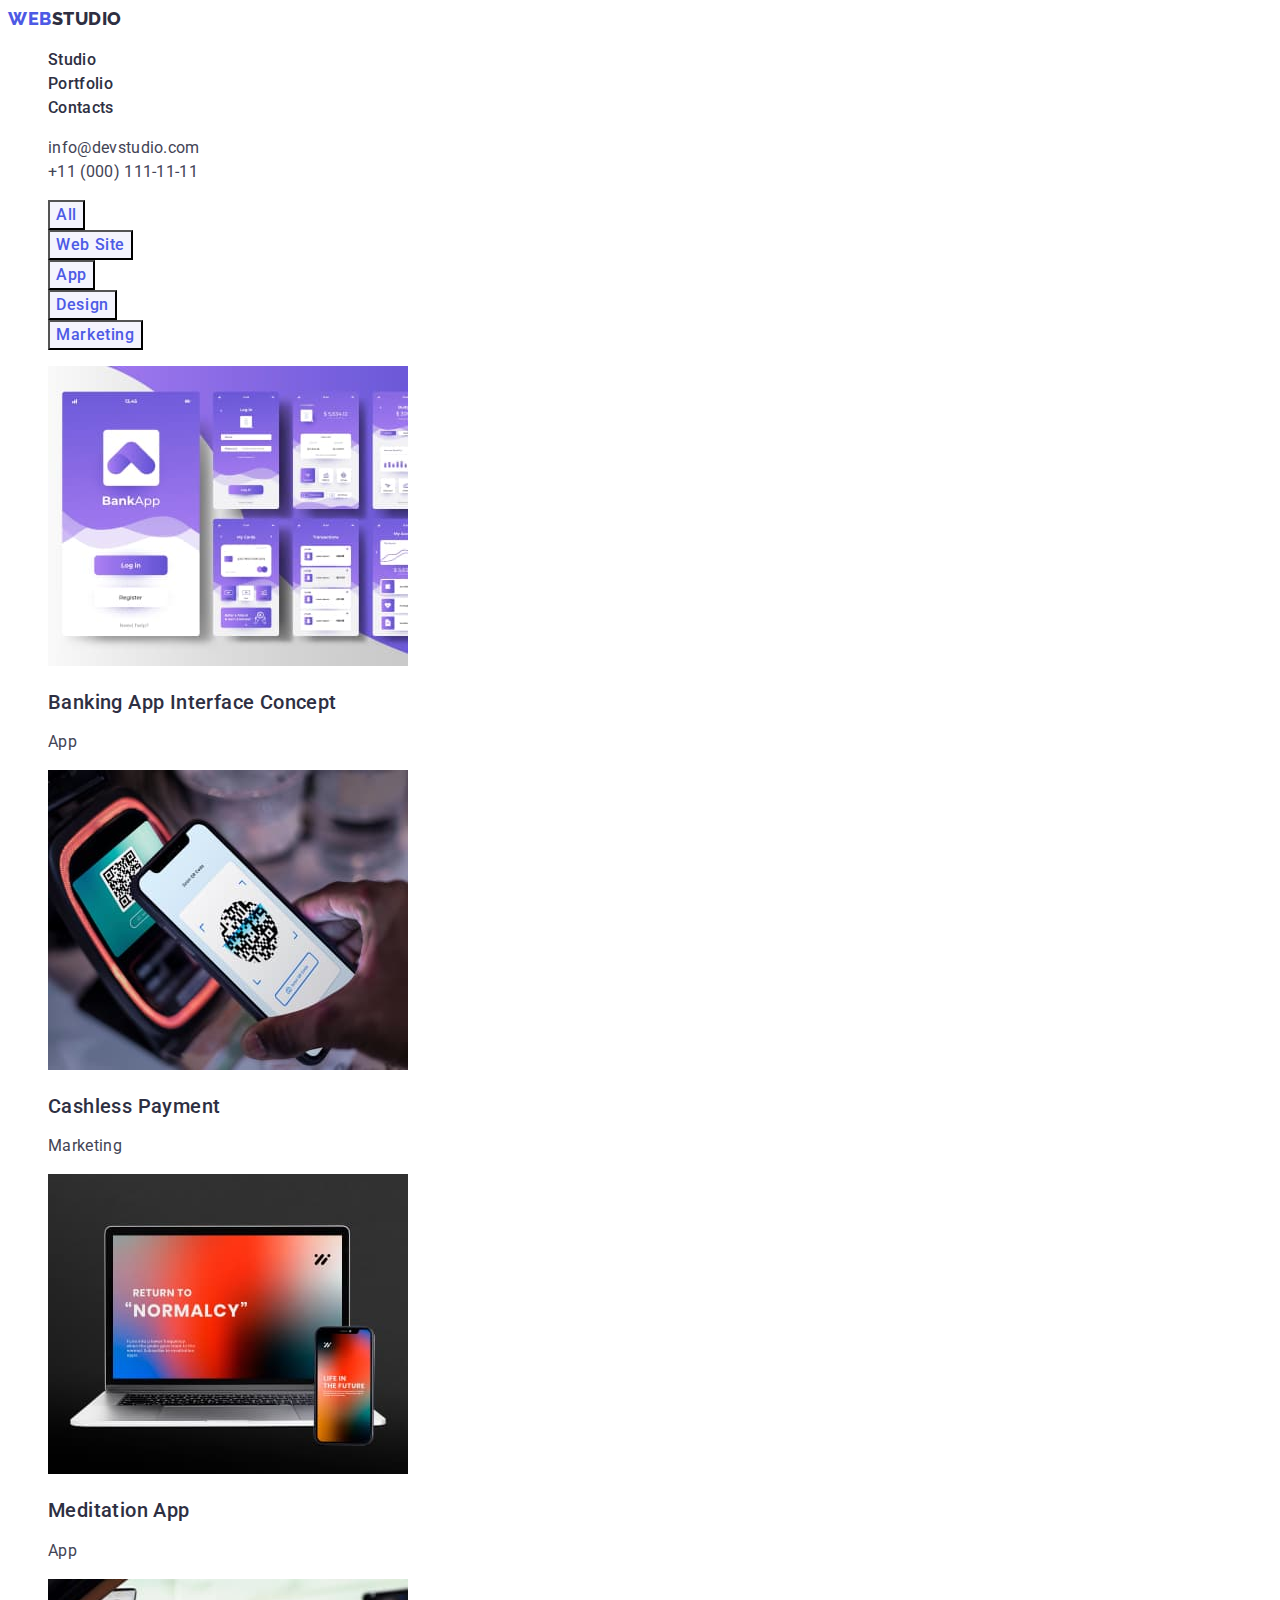
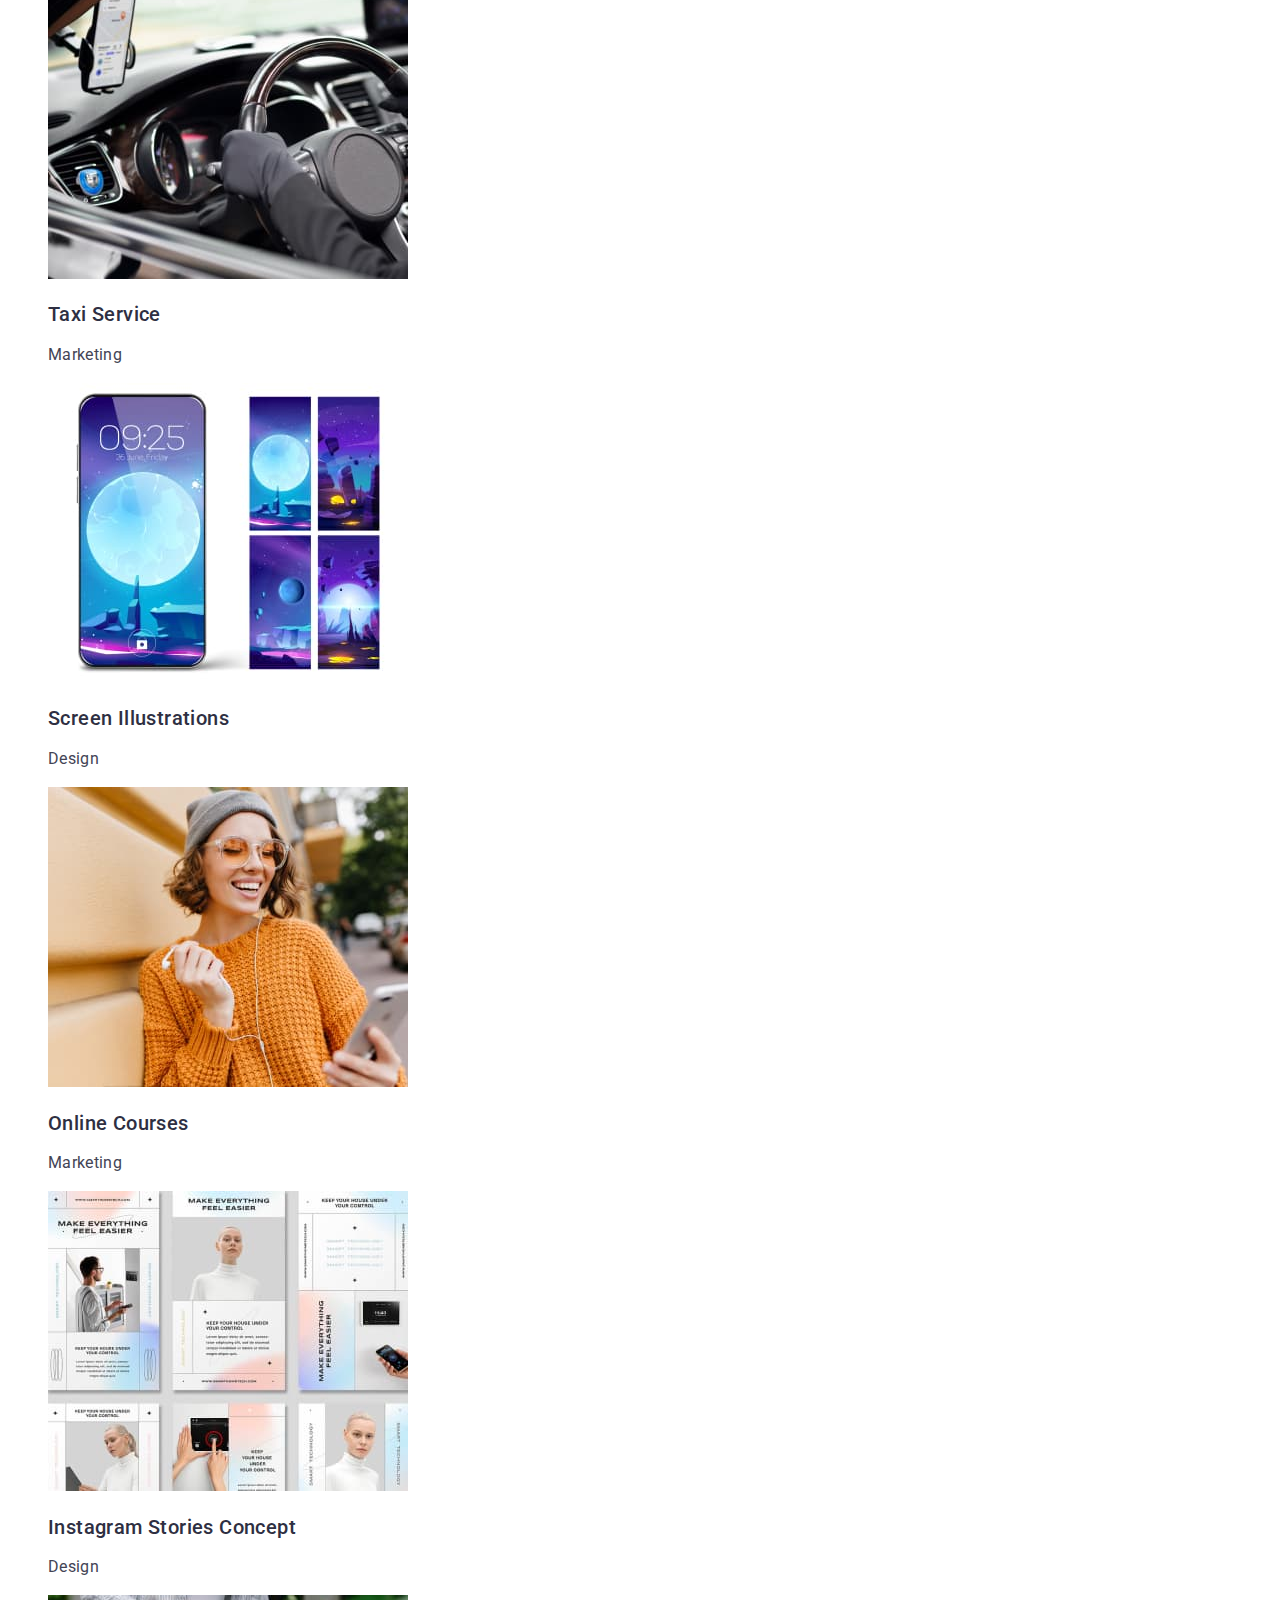
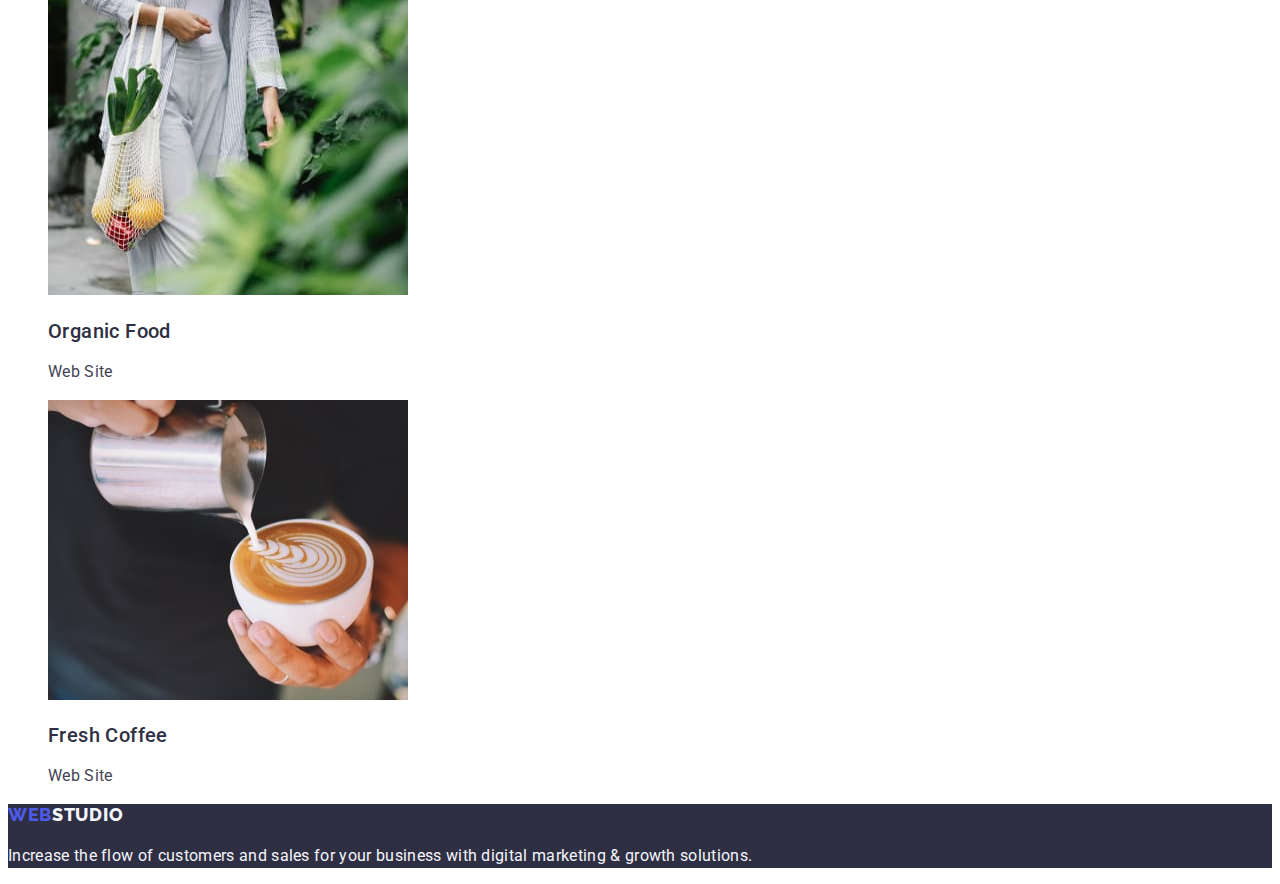
==== portfolio.html @ 79012551 "added previous files" ====
<!DOCTYPE html>
<html lang="en">
  <head>
    <meta charset="UTF-8" />
    <meta name="viewport" content="width=device-width, initial-scale=1.0" />
    <link rel="preconnect" href="https://fonts.googleapis.com" />
    <link rel="preconnect" href="https://fonts.gstatic.com" crossorigin />
    <link
      href="https://fonts.googleapis.com/css2?family=Raleway:wght@800&family=Roboto:wght@400;500;700;900&display=swap"
      rel="stylesheet"
    />
    <link rel="stylesheet" href="./css/styles.css" />
    <title>Portfolio</title>
  </head>
  <body>
    <header class="header">
      <nav class="navigation">
        <a
          href="./index.html"
          rel="noreferrer noopener nofollow"
          class="logo link"
          >Web<span class="logo-accent">Studio</span></a
        >
        <ul class="navigation-list list">
          <li>
            <a
              class="navigation-link link"
              href="./index.html"
              target="_blank"
              rel="noreferrer noopener nofollow"
              >Studio</a
            >
          </li>
          <li>
            <a
              class="navigation-link link"
              href="./portfolio.html"
              target="_blank"
              rel="noreferrer noopener nofollow"
              >Portfolio</a
            >
          </li>
          <li>
            <a
              class="navigation-link link"
              href=""
              target="_blank"
              rel="noreferrer noopener nofollow"
              >Contacts</a
            >
          </li>
        </ul>
      </nav>
      <address class="contacts">
        <ul class="contact-list list">
          <li class="contact-item">
            <a class="link" href="mailto:info@devstudio.com"
              >info@devstudio.com</a
            >
          </li>
          <li class="contact-item">
            <a class="link" href="tel:+110001111111">+11 (000) 111-11-11</a>
          </li>
        </ul>
      </address>
    </header>
    <main>
      <h1 hidden>Portfolio</h1>
      <section class="portfolio">
        <h1 hidden>Gallery</h1>
        <ul class="filter-list list">
          <li><button class="filter-button" type="button">All</button></li>
          <li>
            <button class="filter-button" type="button">Web Site</button>
          </li>
          <li><button class="filter-button" type="button">App</button></li>
          <li><button class="filter-button" type="button">Design</button></li>
          <li>
            <button class="filter-button" type="button">Marketing</button>
          </li>
        </ul>
        <ul class="gallery-list list">
          <li>
            <a class="card-link link" href="">
              <img
                src="./images/portfolio1.jpg"
                alt="mobile app screens"
                width="360"
                height="300"
              />
              <h2 class="card-title">Banking App Interface Concept</h2>
              <p class="card-text">App</p>
            </a>
          </li>
          <li>
            <a class="card-link link" href="">
              <img
                src="./images/portfolio2.jpg"
                alt="mobile phones"
                width="360"
                height="300"
              />
              <h2 class="card-title">Cashless Payment</h2>
              <p class="card-text">Marketing</p>
            </a>
          </li>
          <li>
            <a class="card-link link" href="">
              <img
                src="./images/portfolio3.jpg"
                alt="laptop and mobile phone"
                width="360"
                height="300"
              />
              <h2 class="card-title">Meditation App</h2>
              <p class="card-text">App</p>
            </a>
          </li>
          <li>
            <a class="card-link link" href="">
              <img
                src="./images/portfolio4.jpg"
                alt="a person driving a car"
                width="360"
                height="300"
              />
              <h2 class="card-title">Taxi Service</h2>
              <p class="card-text">Marketing</p>
            </a>
          </li>
          <li>
            <a class="card-link link" href="">
              <img
                src="./images/portfolio5.jpg"
                alt="designed mobile phone screens"
                width="360"
                height="300"
              />
              <h2 class="card-title">Screen Illustrations</h2>
              <p class="card-text">Design</p>
            </a>
          </li>
          <li>
            <a class="card-link link" href="">
              <img
                src="./images/portfolio6.jpg"
                alt="smiling girl with mobile phone and headphones"
                width="360"
                height="300"
              />
              <h2 class="card-title">Online Courses</h2>
              <p class="card-text">Marketing</p>
            </a>
          </li>
          <li>
            <a class="card-link link" href="">
              <img
                src="./images/portfolio7.jpg"
                alt="designed screens"
                width="360"
                height="300"
              />
              <h2 class="card-title">Instagram Stories Concept</h2>
              <p class="card-text">Design</p>
            </a>
          </li>
          <li>
            <a class="card-link link" href="">
              <img
                src="./images/portfolio8.jpg"
                alt="woman with a bag of fruit"
                width="360"
                height="300"
              />
              <h2 class="card-title">Organic Food</h2>
              <p class="card-text">Web Site</p>
            </a>
          </li>
          <li>
            <a class="card-link link" href="">
              <img
                src="./images/portfolio9.jpg"
                alt="the man decorates the coffee"
                width="360"
                height="300"
              />
              <h2 class="card-title">Fresh Coffee</h2>
              <p class="card-text">Web Site</p>
            </a>
          </li>
        </ul>
      </section>
    </main>
    <footer class="footer">
      <a
        href="./index.html"
        rel="noreferrer noopener nofollow"
        class="logo link"
        >Web<span class="logo-invert">Studio</span></a
      >
      <p class="footer-text">
        Increase the flow of customers and sales for your business with digital
        marketing & growth solutions.
      </p>
    </footer>
  </body>
</html>
---- css/styles.css ----
:root {
  --primary-brand: #4d5ae5;
  --hover-brand: #404bbf;
  --dark: #2e2f42;
  --semi-dark: #434455;
  --light: #f4f4fd;
  --main-light: #ffffff;
  --accent: #e7e9fc;
  --font-primary: "Roboto", sans-serif;
  --font-logo: "Raleway", sans-serif;
  --text-regular: 400;
  --text-medium: 500;
  --text-bold: 700;
  --text-extrabold: 800;
  --text-black: 900;
  --title: 56px;
  --subtitle: 36px;
  --subsection-title: 20px;
  --text: 16px;
  --logo: 18px;
  /* --medium-text: 14px;
  --small-text: 12px; */
}
body {
  background-color: var(--main-light);
  color: var(--semi-dark);
  font-family: var(--font-primary);
  font-weight: var(--text-regular);
  font-size: var(--text);
  letter-spacing: 0.03em;
  line-height: 1.5;
}
a,
.link {
  text-decoration: none;
  color: var(--semi-dark);
}
ul,
list {
  list-style-type: none;
}
.logo {
  color: var(--primary-brand);
  font-family: var(--font-logo);
  font-weight: var(--text-extrabold);
  font-size: var(--logo);
  letter-spacing: 0.03em;
  line-height: 1.17;
  text-transform: uppercase;
}
.logo-accent {
  color: var(--dark);
}
.navigation-link {
  color: var(--dark);
  font-weight: var(--text-medium);
  letter-spacing: 0.02em;
}
.navigation-link:hover,
.navigation-link:focus {
  color: var(--hover-brand);
}
.current {
  color: var(--hover-brand);
}
.contacts {
  font-style: normal;
}
.contact-item {
  letter-spacing: 0.02em;
}
.contact-item > a:hover,
.contact-item > a:focus {
  color: var(--hover-brand);
}
.hero {
  background-color: var(--dark);
  color: var(--main-light);
  font-weight: var(--text-bold);
}
.hero-title {
  font-size: var(--title);
  line-height: 1.07;
  text-align: center;
  letter-spacing: 0.02em;
}
.hero-button {
  background-color: var(--primary-brand);
  color: var(--main-light);
  font-family: var(--font-primary);
  font-weight: var(--text-medium);
  font-size: var(--text);
  line-height: 1.5;
  letter-spacing: 0.04em;
  text-transform: capitalize;
  cursor: pointer;
}
.hero-button:hover,
.hero-button:focus {
  background-color: var(--hover-brand);
}
.card-title {
  color: var(--dark);
  font-weight: var(--text-medium);
  font-size: var(--subsection-title);
  line-height: 1.2;
  letter-spacing: 0.02em;
}
.card-text {
  letter-spacing: 0.02em;
}
.team {
  background-color: var(--light);
}
.team-card {
  background-color: var(--main-light);
}
.section-title {
  color: var(--dark);
  font-weight: var(--text-bold);
  font-size: var(--subtitle);
  line-height: 1.11;
  letter-spacing: 0.02em;
  text-align: center;
  text-transform: capitalize;
}
.footer {
  background-color: var(--dark);
  color: var(--main-light);
}
.logo-invert {
  color: var(--light);
  font-family: var(--font-logo);
  font-size: var(--logo);
  letter-spacing: 0.05em;
  line-height: 1.17;
  text-transform: uppercase;
}
.footer-text {
  color: var(--light);
  letter-spacing: 0.02em;
}
.filter-button {
  background-color: var(--light);
  color: var(--primary-brand);
  font-family: var(--font-primary);
  font-weight: var(--text-medium);
  font-size: var(--text);
  letter-spacing: 0.04em;
  line-height: 1.5;
  text-transform: capitalize;
  cursor: pointer;
}
.filter-button:hover,
.filter-button:focus,
.filter-button:active {
  background-color: var(--hover-brand);
  color: var(--main-light);
}
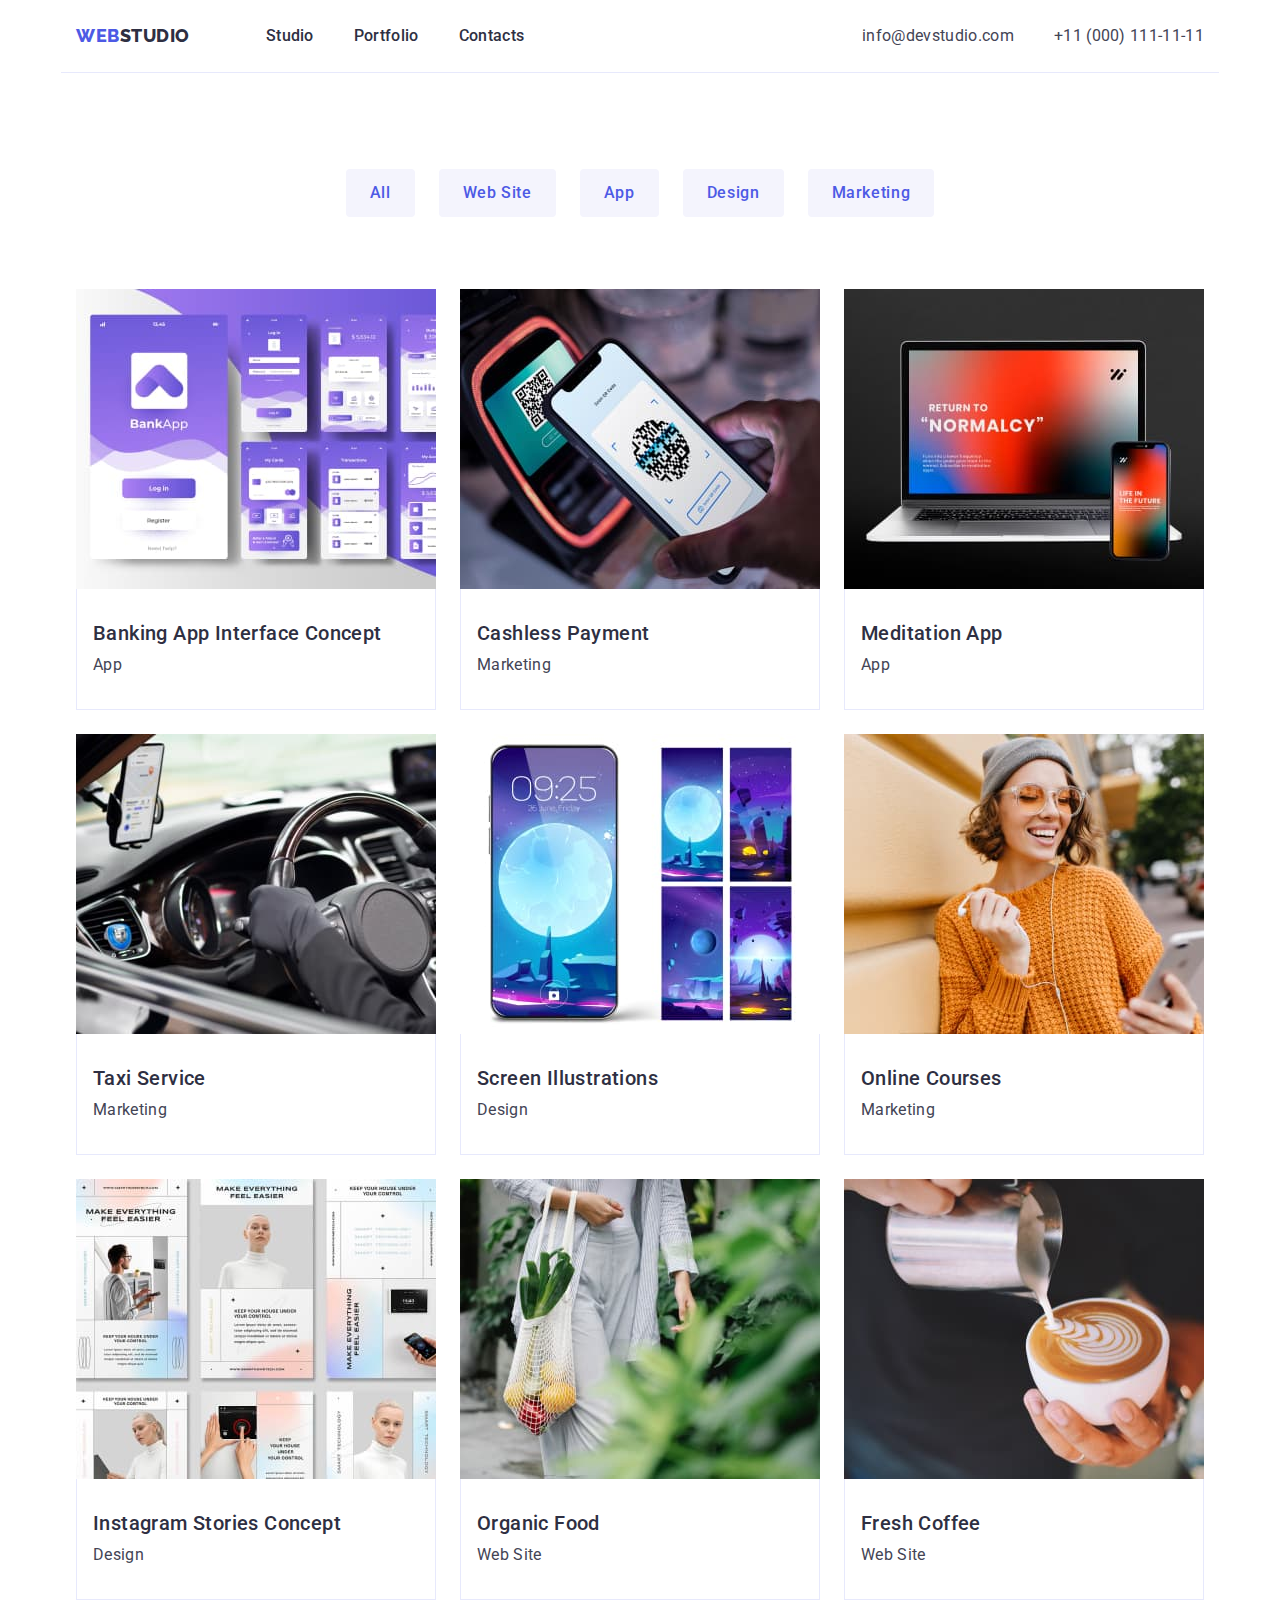
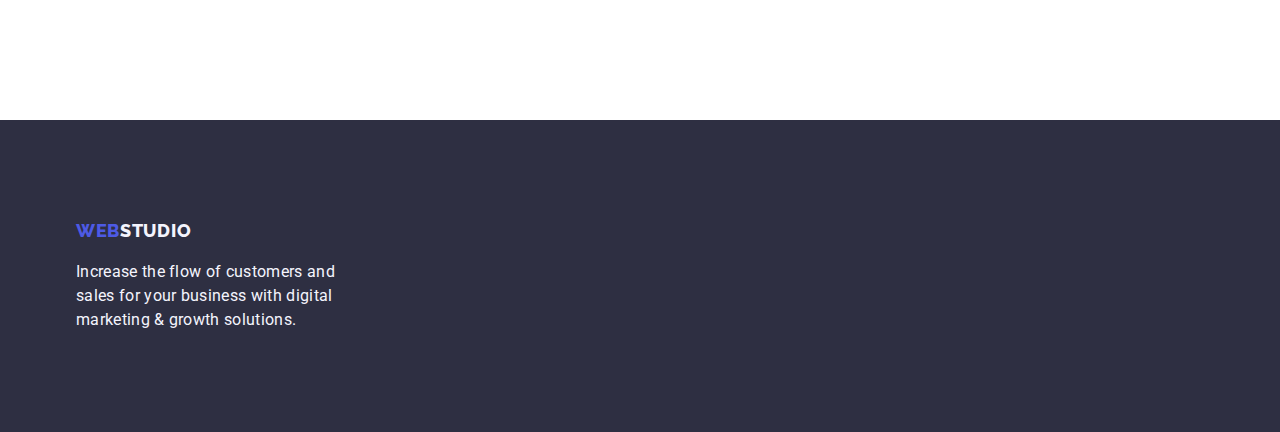
==== commit 52e4af41: "finished" ====
--- a/portfolio.html
+++ b/portfolio.html
@@ -9,66 +9,72 @@
       href="https://fonts.googleapis.com/css2?family=Raleway:wght@800&family=Roboto:wght@400;500;700;900&display=swap"
       rel="stylesheet"
     />
+    <link
+      href="https://cdnjs.cloudflare.com/ajax/libs/modern-normalize/2.0.0/modern-normalize.min.css"
+      rel="stylesheet"
+    />
     <link rel="stylesheet" href="./css/styles.css" />
     <title>Portfolio</title>
   </head>
   <body>
     <header class="header">
-      <nav class="navigation">
-        <a
-          href="./index.html"
-          rel="noreferrer noopener nofollow"
-          class="logo link"
-          >Web<span class="logo-accent">Studio</span></a
-        >
-        <ul class="navigation-list list">
-          <li>
-            <a
-              class="navigation-link link"
-              href="./index.html"
-              target="_blank"
-              rel="noreferrer noopener nofollow"
-              >Studio</a
-            >
-          </li>
-          <li>
-            <a
-              class="navigation-link link"
-              href="./portfolio.html"
-              target="_blank"
-              rel="noreferrer noopener nofollow"
-              >Portfolio</a
-            >
-          </li>
-          <li>
-            <a
-              class="navigation-link link"
-              href=""
-              target="_blank"
-              rel="noreferrer noopener nofollow"
-              >Contacts</a
-            >
-          </li>
-        </ul>
-      </nav>
-      <address class="contacts">
-        <ul class="contact-list list">
-          <li class="contact-item">
-            <a class="link" href="mailto:info@devstudio.com"
-              >info@devstudio.com</a
-            >
-          </li>
-          <li class="contact-item">
-            <a class="link" href="tel:+110001111111">+11 (000) 111-11-11</a>
-          </li>
-        </ul>
-      </address>
+      <div class="container container-header">
+        <nav class="navigation">
+          <a
+            href="./index.html"
+            rel="noreferrer noopener nofollow"
+            class="logo link"
+            >Web<span class="logo-accent">Studio</span></a
+          >
+          <ul class="navigation-list list">
+            <li>
+              <a
+                class="navigation-link link"
+                href="./index.html"
+                target="_blank"
+                rel="noreferrer noopener nofollow"
+                >Studio</a
+              >
+            </li>
+            <li>
+              <a
+                class="navigation-link link"
+                href="./portfolio.html"
+                target="_blank"
+                rel="noreferrer noopener nofollow"
+                >Portfolio</a
+              >
+            </li>
+            <li>
+              <a
+                class="navigation-link link"
+                href=""
+                target="_blank"
+                rel="noreferrer noopener nofollow"
+                >Contacts</a
+              >
+            </li>
+          </ul>
+        </nav>
+        <address class="contacts">
+          <ul class="contact-list list">
+            <li class="contact-item">
+              <a class="link" href="mailto:info@devstudio.com"
+                >info@devstudio.com</a
+              >
+            </li>
+            <li class="contact-item">
+              <a class="link" href="tel:+110001111111">+11 (000) 111-11-11</a>
+            </li>
+          </ul>
+        </address>
+      </div>
     </header>
-    <main>
-      <h1 hidden>Portfolio</h1>
-      <section class="portfolio">
-        <h1 hidden>Gallery</h1>
-        <ul class="filter-list list">
+    <main>      
+      <section class="portfolio section">
+        <div class="container">
+          <h1 class="visually-hidden">Gallery</h1>
+        <ul class="section-list filter-list list">
           <li><button class="filter-button" type="button">All</button></li>
           <li>
             <button class="filter-button" type="button">Web Site</button>
@@ -79,7 +85,7 @@
             <button class="filter-button" type="button">Marketing</button>
           </li>
         </ul>
-        <ul class="gallery-list list">
+        <ul class="section-list gallery-list list">
           <li>
             <a class="card-link link" href="">
               <img
@@ -88,8 +94,10 @@
                 width="360"
                 height="300"
               />
-              <h2 class="card-title">Banking App Interface Concept</h2>
+              <div class="description-wrapper">
+                <h2 class="card-title">Banking App Interface Concept</h2>
               <p class="card-text">App</p>
+              </div>
             </a>
           </li>
           <li>
@@ -100,8 +108,10 @@
                 width="360"
                 height="300"
               />
-              <h2 class="card-title">Cashless Payment</h2>
+              <div class="description-wrapper">
+                <h2 class="card-title">Cashless Payment</h2>
               <p class="card-text">Marketing</p>
+              </div>
             </a>
           </li>
           <li>
@@ -112,8 +122,10 @@
                 width="360"
                 height="300"
               />
-              <h2 class="card-title">Meditation App</h2>
+              <div class="description-wrapper">
+                <h2 class="card-title">Meditation App</h2>
               <p class="card-text">App</p>
+              </div>
             </a>
           </li>
           <li>
@@ -124,8 +136,10 @@
                 width="360"
                 height="300"
               />
-              <h2 class="card-title">Taxi Service</h2>
+              <div class="description-wrapper">
+                <h2 class="card-title">Taxi Service</h2>
               <p class="card-text">Marketing</p>
+              </div>
             </a>
           </li>
           <li>
@@ -136,8 +150,10 @@
                 width="360"
                 height="300"
               />
-              <h2 class="card-title">Screen Illustrations</h2>
+              <div class="description-wrapper">
+                <h2 class="card-title">Screen Illustrations</h2>
               <p class="card-text">Design</p>
+              </div>
             </a>
           </li>
           <li>
@@ -148,8 +164,10 @@
                 width="360"
                 height="300"
               />
-              <h2 class="card-title">Online Courses</h2>
+              <div class="description-wrapper">
+                <h2 class="card-title">Online Courses</h2>
               <p class="card-text">Marketing</p>
+              </div>
             </a>
           </li>
           <li>
@@ -160,8 +178,10 @@
                 width="360"
                 height="300"
               />
-              <h2 class="card-title">Instagram Stories Concept</h2>
+              <div class="description-wrapper">
+                <h2 class="card-title">Instagram Stories Concept</h2>
               <p class="card-text">Design</p>
+              </div>
             </a>
           </li>
           <li>
@@ -172,8 +192,10 @@
                 width="360"
                 height="300"
               />
-              <h2 class="card-title">Organic Food</h2>
+              <div class="description-wrapper">
+                <h2 class="card-title">Organic Food</h2>
               <p class="card-text">Web Site</p>
+              </div>
             </a>
           </li>
           <li>
@@ -184,24 +206,29 @@
                 width="360"
                 height="300"
               />
-              <h2 class="card-title">Fresh Coffee</h2>
+              <div class="description-wrapper">
+                <h2 class="card-title">Fresh Coffee</h2>
               <p class="card-text">Web Site</p>
+              </div>
             </a>
           </li>
         </ul>
+        </div>
       </section>
     </main>
     <footer class="footer">
-      <a
+      <div class="container">
+        <a
         href="./index.html"
         rel="noreferrer noopener nofollow"
-        class="logo link"
+        class="logo-footer link"
         >Web<span class="logo-invert">Studio</span></a
       >
       <p class="footer-text">
         Increase the flow of customers and sales for your business with digital
         marketing & growth solutions.
       </p>
+      </div>
     </footer>
   </body>
 </html>
--- a/css/styles.css
+++ b/css/styles.css
@@ -30,16 +30,64 @@
   letter-spacing: 0.03em;
   line-height: 1.5;
 }
+h1,
+h2,
+h3,
+h4,
+h5,
+h6 {
+  margin: 0;
+  padding: 0;
+}
+p {
+  margin: 0;
+  padding: 0;
+}
+ul {
+  margin: 0;
+  padding: 0;
+  list-style-type: none;
+}
+img {
+  display: block;
+}
 a,
 .link {
   text-decoration: none;
   color: var(--semi-dark);
 }
-ul,
-list {
+.visually-hidden {
+  position: absolute;
+  width: 1px;
+  height: 1px;
+  margin: -1px;
+  border: 0;
+  padding: 0;
+  white-space: nowrap;
+  clip-path: inset(100%);
+  clip: rect(0 0 0 0);
+  overflow: hidden;
+  }
+.list {
   list-style-type: none;
 }
+.container {
+  max-width: 1158px;
+  padding: 0 15px;
+  margin: 0 auto;
+}
+.container-header {
+  display: flex;
+  justify-content: space-between;
+  align-items: center;
+  border-bottom: 1px solid var(--accent);
+}
+.navigation {
+  display: flex;
+  align-items: center;  
+}
 .logo {
+  margin-right: 76px;
   color: var(--primary-brand);
   font-family: var(--font-logo);
   font-weight: var(--text-extrabold);
@@ -51,6 +99,11 @@
 .logo-accent {
   color: var(--dark);
 }
+.navigation-list {
+  display: flex;
+  padding: 24px 0;
+  gap: 40px;
+}
 .navigation-link {
   color: var(--dark);
   font-weight: var(--text-medium);
@@ -63,8 +116,13 @@
 .current {
   color: var(--hover-brand);
 }
-.contacts {
+.contacts {  
   font-style: normal;
+}
+.contact-list {
+  display: flex;
+  padding: 24px 0;
+  gap: 40px;
 }
 .contact-item {
   letter-spacing: 0.02em;
@@ -74,18 +132,26 @@
   color: var(--hover-brand);
 }
 .hero {
+  padding: 188px 0;
   background-color: var(--dark);
   color: var(--main-light);
-  font-weight: var(--text-bold);
+}
+.container-hero {
+  text-align: center;
 }
 .hero-title {
+  width: 496px;
+  margin: 0 auto 48px;
   font-size: var(--title);
   line-height: 1.07;
   text-align: center;
   letter-spacing: 0.02em;
 }
 .hero-button {
+  padding: 16px 32px;
   background-color: var(--primary-brand);
+  border: none;
+  border-radius: 4px;
   color: var(--main-light);
   font-family: var(--font-primary);
   font-weight: var(--text-medium);
@@ -99,7 +165,18 @@
 .hero-button:focus {
   background-color: var(--hover-brand);
 }
+.benefits {
+  padding: 120px 0;  
+}
+.section-list {
+  display: flex;
+  gap: 24px;
+}
+.benefits-card {
+  flex-basis: calc((100% - 72px) / 4);
+}
 .card-title {
+  margin-bottom: 8px;
   color: var(--dark);
   font-weight: var(--text-medium);
   font-size: var(--subsection-title);
@@ -109,15 +186,22 @@
 .card-text {
   letter-spacing: 0.02em;
 }
+.section-title {
+  margin-bottom: 72px;
+}
 .team {
+  padding: 120px 0;
   background-color: var(--light);
 }
 .team-card {
   background-color: var(--main-light);
 }
+.description-wrapper {
+  padding: 32px 16px;
+  text-align: center;
+}
 .section-title {
   color: var(--dark);
-  font-weight: var(--text-bold);
   font-size: var(--subtitle);
   line-height: 1.11;
   letter-spacing: 0.02em;
@@ -125,10 +209,20 @@
   text-transform: capitalize;
 }
 .footer {
+  padding: 100px 0;
   background-color: var(--dark);
   color: var(--main-light);
 }
-.logo-invert {
+.logo-footer {  
+  color: var(--primary-brand);
+  font-family: var(--font-logo);
+  font-weight: var(--text-extrabold);
+  font-size: var(--logo);
+  letter-spacing: 0.03em;
+  line-height: 1.17;
+  text-transform: uppercase;
+}
+.logo-invert { 
   color: var(--light);
   font-family: var(--font-logo);
   font-size: var(--logo);
@@ -137,10 +231,22 @@
   text-transform: uppercase;
 }
 .footer-text {
+  margin-top: 16px;
+  width: 264px;
   color: var(--light);
   letter-spacing: 0.02em;
 }
+.portfolio {
+  padding: 96px 0 120px;
+}
+.filter-list {  
+  justify-content: center;
+  margin-bottom: 72px;
+}
 .filter-button {
+  padding: 12px 24px;
+  border: none;
+  border-radius: 4px;
   background-color: var(--light);
   color: var(--primary-brand);
   font-family: var(--font-primary);
@@ -157,3 +263,12 @@
   background-color: var(--hover-brand);
   color: var(--main-light);
 }
+.gallery-list {
+  flex-wrap: wrap;
+}
+.gallery-list div {
+  text-align: start;
+  border: 1px solid var(--accent);
+  border-top: none;
+}
+
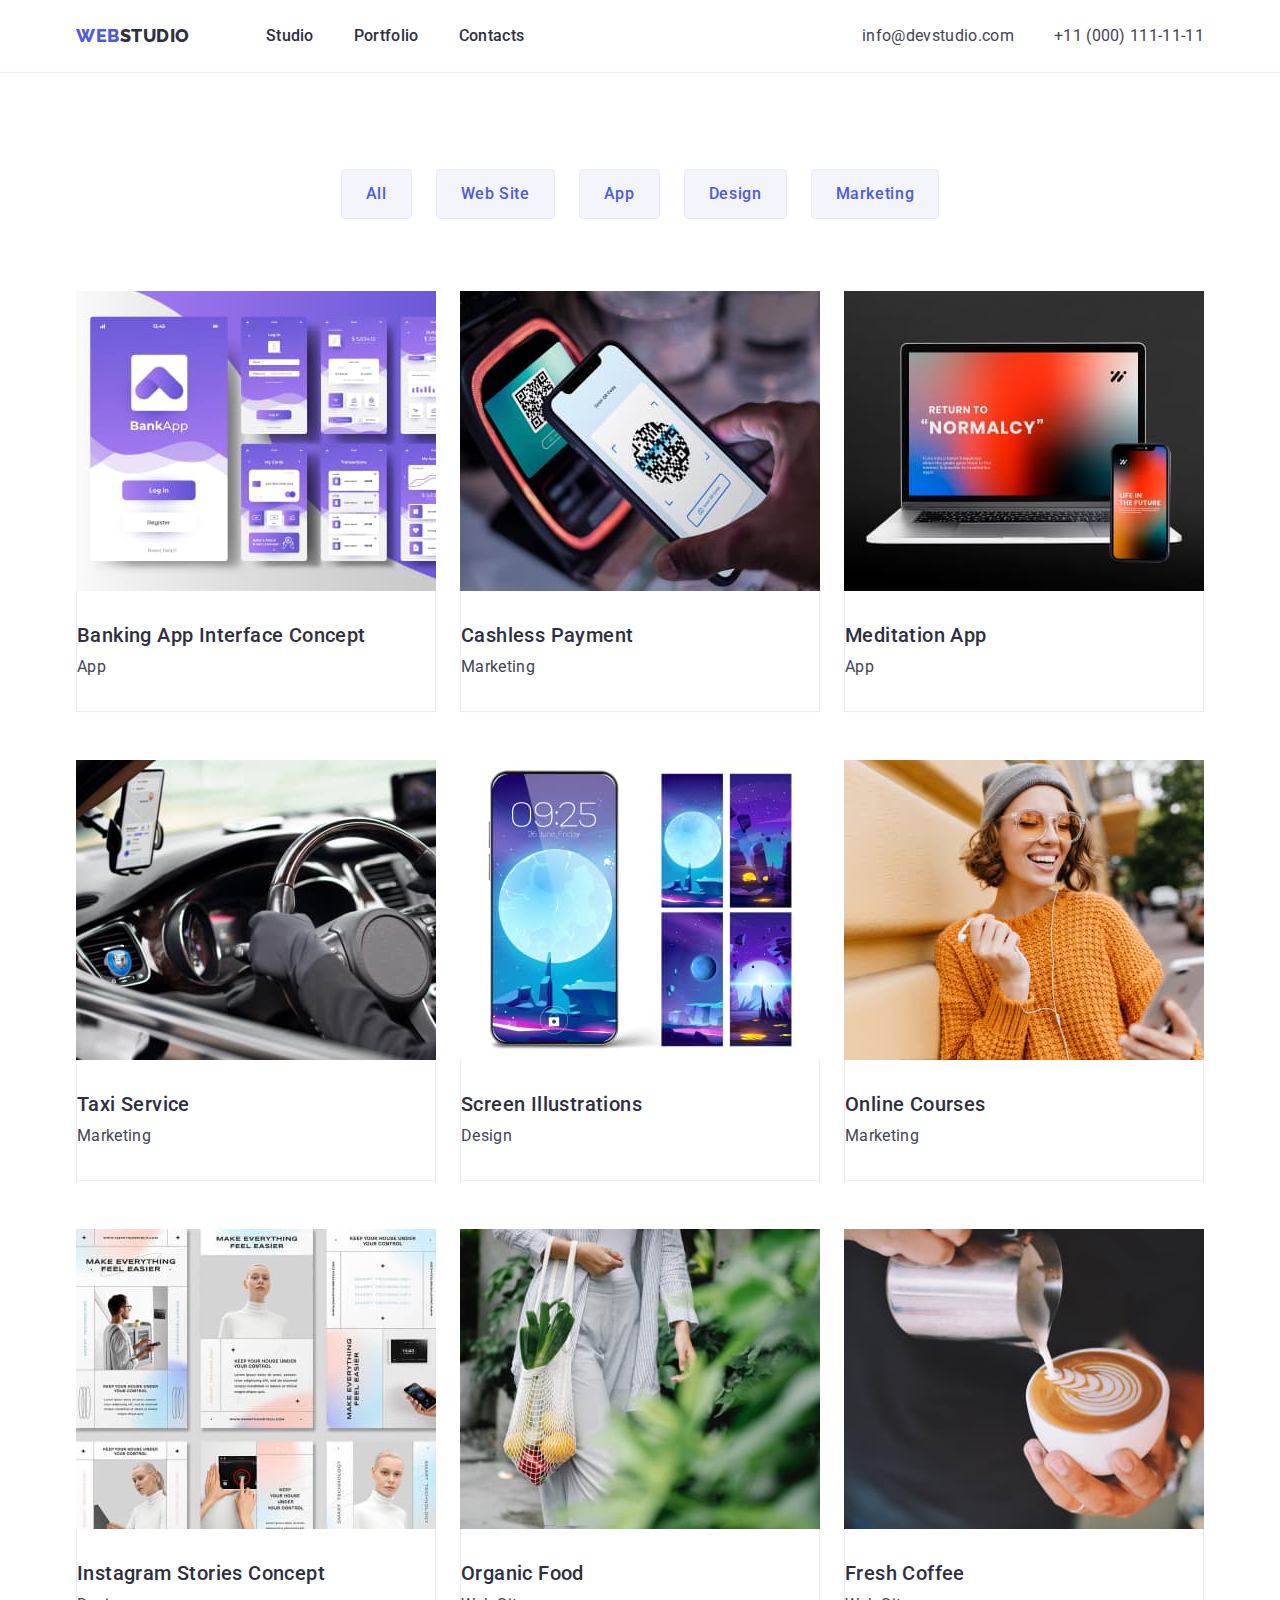
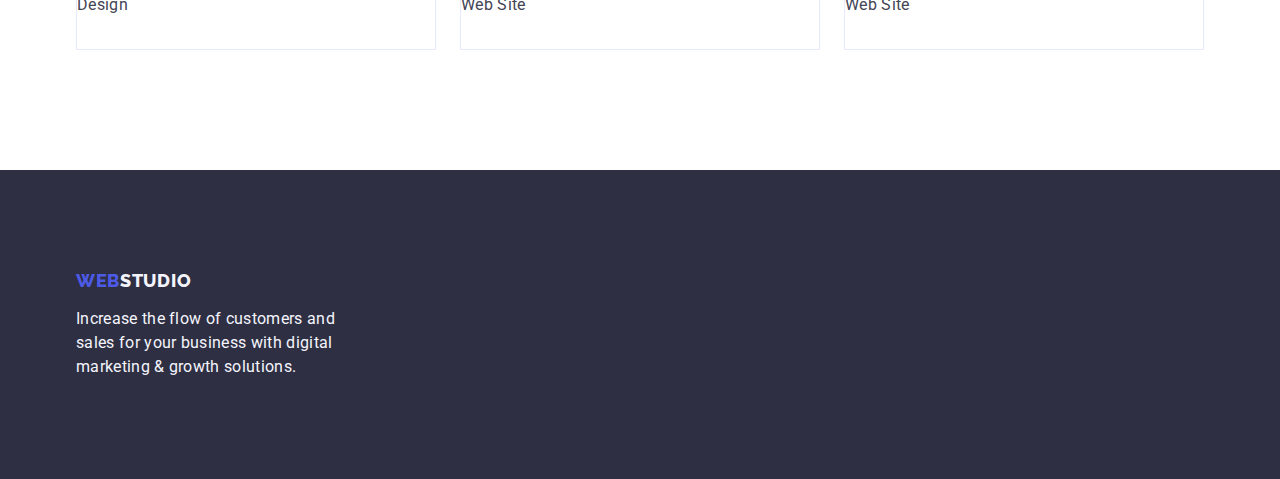
==== commit 9dce2ac5: "fixed errors" ====
--- a/portfolio.html
+++ b/portfolio.html
@@ -86,7 +86,7 @@
           </li>
         </ul>
         <ul class="section-list gallery-list list">
-          <li>
+          <li class="gallery-item">
             <a class="card-link link" href="">
               <img
                 src="./images/portfolio1.jpg"
@@ -100,7 +100,7 @@
               </div>
             </a>
           </li>
-          <li>
+          <li class="gallery-item">
             <a class="card-link link" href="">
               <img
                 src="./images/portfolio2.jpg"
@@ -114,7 +114,7 @@
               </div>
             </a>
           </li>
-          <li>
+          <li class="gallery-item">
             <a class="card-link link" href="">
               <img
                 src="./images/portfolio3.jpg"
@@ -128,7 +128,7 @@
               </div>
             </a>
           </li>
-          <li>
+          <li class="gallery-item">
             <a class="card-link link" href="">
               <img
                 src="./images/portfolio4.jpg"
@@ -142,7 +142,7 @@
               </div>
             </a>
           </li>
-          <li>
+          <li class="gallery-item">
             <a class="card-link link" href="">
               <img
                 src="./images/portfolio5.jpg"
@@ -156,7 +156,7 @@
               </div>
             </a>
           </li>
-          <li>
+          <li class="gallery-item">
             <a class="card-link link" href="">
               <img
                 src="./images/portfolio6.jpg"
@@ -170,7 +170,7 @@
               </div>
             </a>
           </li>
-          <li>
+          <li class="gallery-item">
             <a class="card-link link" href="">
               <img
                 src="./images/portfolio7.jpg"
@@ -184,7 +184,7 @@
               </div>
             </a>
           </li>
-          <li>
+          <li class="gallery-item">
             <a class="card-link link" href="">
               <img
                 src="./images/portfolio8.jpg"
@@ -198,7 +198,7 @@
               </div>
             </a>
           </li>
-          <li>
+          <li class="gallery-item">
             <a class="card-link link" href="">
               <img
                 src="./images/portfolio9.jpg"
--- a/css/styles.css
+++ b/css/styles.css
@@ -76,11 +76,13 @@
   padding: 0 15px;
   margin: 0 auto;
 }
+.header {
+  border-bottom: 1px solid var(--accent);
+}
 .container-header {
   display: flex;
   justify-content: space-between;
-  align-items: center;
-  border-bottom: 1px solid var(--accent);
+  align-items: center;  
 }
 .navigation {
   display: flex;
@@ -100,11 +102,11 @@
   color: var(--dark);
 }
 .navigation-list {
-  display: flex;
+  display: flex;  
+  gap: 40px;
+}
+.navigation-link {
   padding: 24px 0;
-  gap: 40px;
-}
-.navigation-link {
   color: var(--dark);
   font-weight: var(--text-medium);
   letter-spacing: 0.02em;
@@ -140,7 +142,7 @@
   text-align: center;
 }
 .hero-title {
-  width: 496px;
+  max-width: 496px;
   margin: 0 auto 48px;
   font-size: var(--title);
   line-height: 1.07;
@@ -148,6 +150,8 @@
   letter-spacing: 0.02em;
 }
 .hero-button {
+  display: block;
+  min-width: 169px;
   padding: 16px 32px;
   background-color: var(--primary-brand);
   border: none;
@@ -189,15 +193,19 @@
 .section-title {
   margin-bottom: 72px;
 }
+.service{
+  padding-bottom: 120px;
+}
 .team {
   padding: 120px 0;
   background-color: var(--light);
 }
 .team-card {
   background-color: var(--main-light);
+  border-radius: 0px 0px 4px 4px;
 }
 .description-wrapper {
-  padding: 32px 16px;
+  padding: 32px 0;
   text-align: center;
 }
 .section-title {
@@ -214,6 +222,8 @@
   color: var(--main-light);
 }
 .logo-footer {  
+  display: inline-block;
+  margin-bottom: 16px;
   color: var(--primary-brand);
   font-family: var(--font-logo);
   font-weight: var(--text-extrabold);
@@ -231,7 +241,7 @@
   text-transform: uppercase;
 }
 .footer-text {
-  margin-top: 16px;
+  
   width: 264px;
   color: var(--light);
   letter-spacing: 0.02em;
@@ -245,7 +255,7 @@
 }
 .filter-button {
   padding: 12px 24px;
-  border: none;
+  border: 1px solid var(--accent);
   border-radius: 4px;
   background-color: var(--light);
   color: var(--primary-brand);
@@ -260,11 +270,13 @@
 .filter-button:hover,
 .filter-button:focus,
 .filter-button:active {
+  border: 1px solid transparent;
   background-color: var(--hover-brand);
   color: var(--main-light);
 }
 .gallery-list {
   flex-wrap: wrap;
+  row-gap: 48px;
 }
 .gallery-list div {
   text-align: start;
